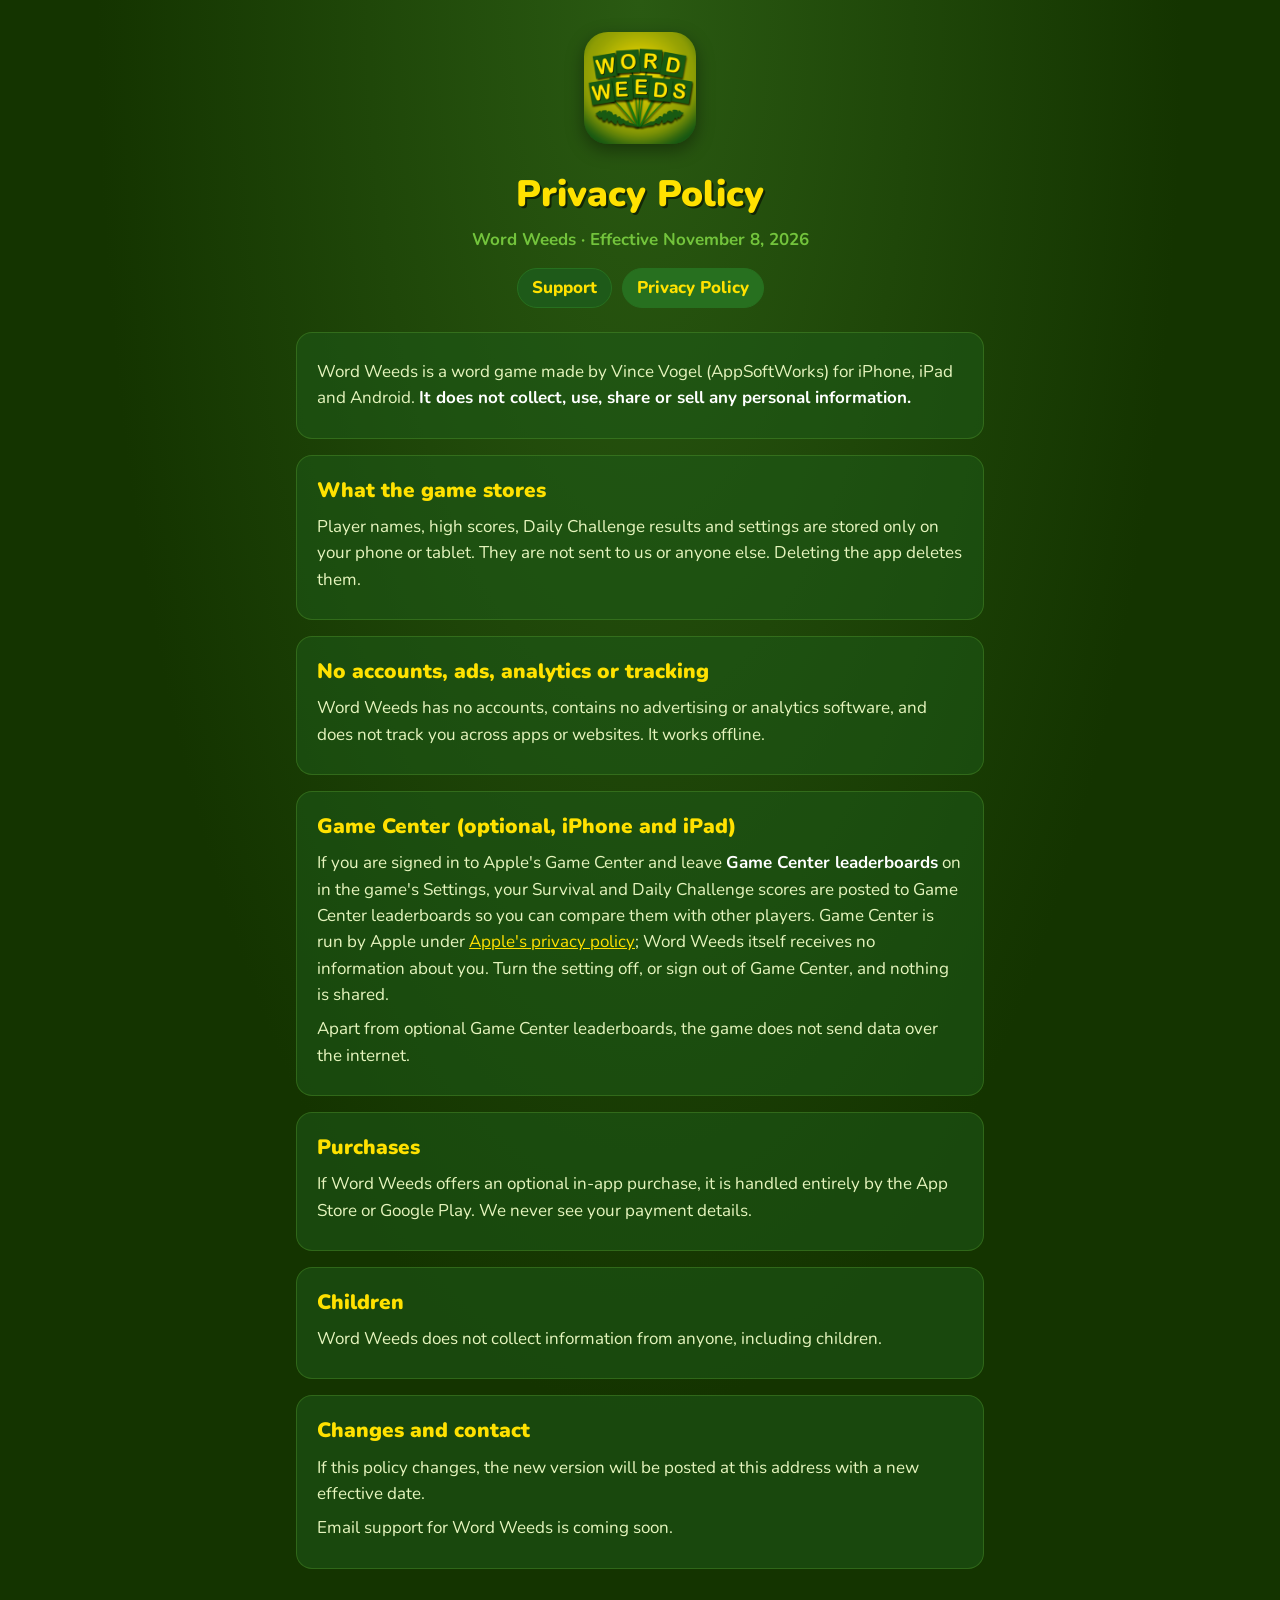
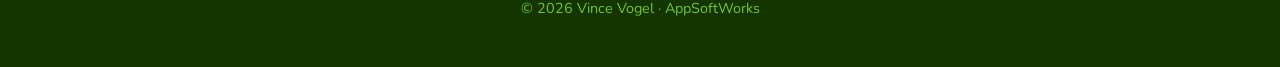
==== privacy/index.html @ aea11042 "Word Weeds support page and privacy policy Co-Authored-By: Claude Opus 5.5 <noreply@anthropic.com>" ====
<!doctype html>
<html lang="en">
<head>
<meta charset="utf-8">
<meta name="viewport" content="width=device-width, initial-scale=1">
<title>Word Weeds Privacy Policy</title>
<meta name="description" content="Word Weeds does not collect, use, share or sell any personal information.">
<link rel="icon" href="../icon.png">
<link rel="preconnect" href="https://fonts.googleapis.com">
<link rel="stylesheet" href="https://fonts.googleapis.com/css2?family=Nunito:wght@400;700;800;900&display=swap">
<link rel="stylesheet" href="../style.css">
</head>
<body>
<main>
  <header>
    <img src="../icon.png" alt="Word Weeds icon">
    <h1>Privacy Policy</h1>
    <p class="tagline">Word Weeds · Effective November 8, 2026</p>
    <nav>
      <a href="../">Support</a>
      <a href="./" aria-current="page">Privacy Policy</a>
    </nav>
  </header>

  <section>
    <p>Word Weeds is a word game made by Vince Vogel (AppSoftWorks) for iPhone, iPad and Android. <strong>It does not collect, use, share or sell any personal information.</strong></p>
  </section>

  <section>
    <h2>What the game stores</h2>
    <p>Player names, high scores, Daily Challenge results and settings are stored only on your phone or tablet. They are not sent to us or anyone else. Deleting the app deletes them.</p>
  </section>

  <section>
    <h2>No accounts, ads, analytics or tracking</h2>
    <p>Word Weeds has no accounts, contains no advertising or analytics software, and does not track you across apps or websites. It works offline.</p>
  </section>

  <section>
    <h2>Game Center (optional, iPhone and iPad)</h2>
    <p>If you are signed in to Apple's Game Center and leave <strong>Game Center leaderboards</strong> on in the game's Settings, your Survival and Daily Challenge scores are posted to Game Center leaderboards so you can compare them with other players. Game Center is run by Apple under <a href="https://www.apple.com/legal/privacy/">Apple's privacy policy</a>; Word Weeds itself receives no information about you. Turn the setting off, or sign out of Game Center, and nothing is shared.</p>
    <p>Apart from optional Game Center leaderboards, the game does not send data over the internet.</p>
  </section>

  <section>
    <h2>Purchases</h2>
    <p>If Word Weeds offers an optional in-app purchase, it is handled entirely by the App Store or Google Play. We never see your payment details.</p>
  </section>

  <section>
    <h2>Children</h2>
    <p>Word Weeds does not collect information from anyone, including children.</p>
  </section>

  <section>
    <h2>Changes and contact</h2>
    <p>If this policy changes, the new version will be posted at this address with a new effective date.</p>
    <p id="contact">Email support for Word Weeds is coming soon.</p>
  </section>

  <footer>© 2026 Vince Vogel · AppSoftWorks</footer>
</main>
</body>
</html>
---- style.css ----
:root {
  --screen: #143400;
  --panel: #1e5a19;
  --panel-edge: #27701f;
  --yellow: #ffe100;
  --text: #e6f5be;
  --leaf: #73c43c;
}
* { box-sizing: border-box; }
html { background: var(--screen); }
body {
  margin: 0;
  background: radial-gradient(ellipse at top, #2a5a12 0%, var(--screen) 60%);
  color: var(--text);
  font: 17px/1.55 "Nunito", system-ui, -apple-system, "Segoe UI", sans-serif;
  min-height: 100vh;
}
main { max-width: 720px; margin: 0 auto; padding: 32px 16px 48px; }
header { text-align: center; margin-bottom: 24px; }
header img { width: 112px; height: 112px; border-radius: 24px; box-shadow: 0 6px 18px rgb(0 0 0 / 0.4); }
h1 {
  color: var(--yellow);
  font-weight: 900;
  font-size: 2.3rem;
  margin: 14px 0 4px;
  text-shadow: 2px 2px 0 rgb(0 0 0 / 0.55);
}
.tagline { margin: 0; color: var(--leaf); font-weight: 700; }
nav { margin-top: 14px; display: flex; gap: 10px; justify-content: center; flex-wrap: wrap; }
nav a {
  color: var(--yellow);
  font-weight: 800;
  text-decoration: none;
  padding: 6px 14px;
  border-radius: 999px;
  background: var(--panel);
  border: 1px solid var(--panel-edge);
}
nav a[aria-current="page"] { background: var(--panel-edge); }
section {
  background: rgb(30 90 25 / 0.55);
  border: 1px solid rgb(115 196 60 / 0.25);
  border-radius: 16px;
  padding: 18px 20px;
  margin: 16px 0;
}
h2 { color: var(--yellow); font-weight: 900; font-size: 1.3rem; margin: 0 0 8px; }
p, li { margin: 8px 0; }
ul { padding-left: 1.2em; }
strong { color: #fff; }
a { color: var(--yellow); }
.muted { color: var(--leaf); font-size: 0.95rem; }
footer { text-align: center; color: var(--leaf); font-size: 0.9rem; margin-top: 28px; }
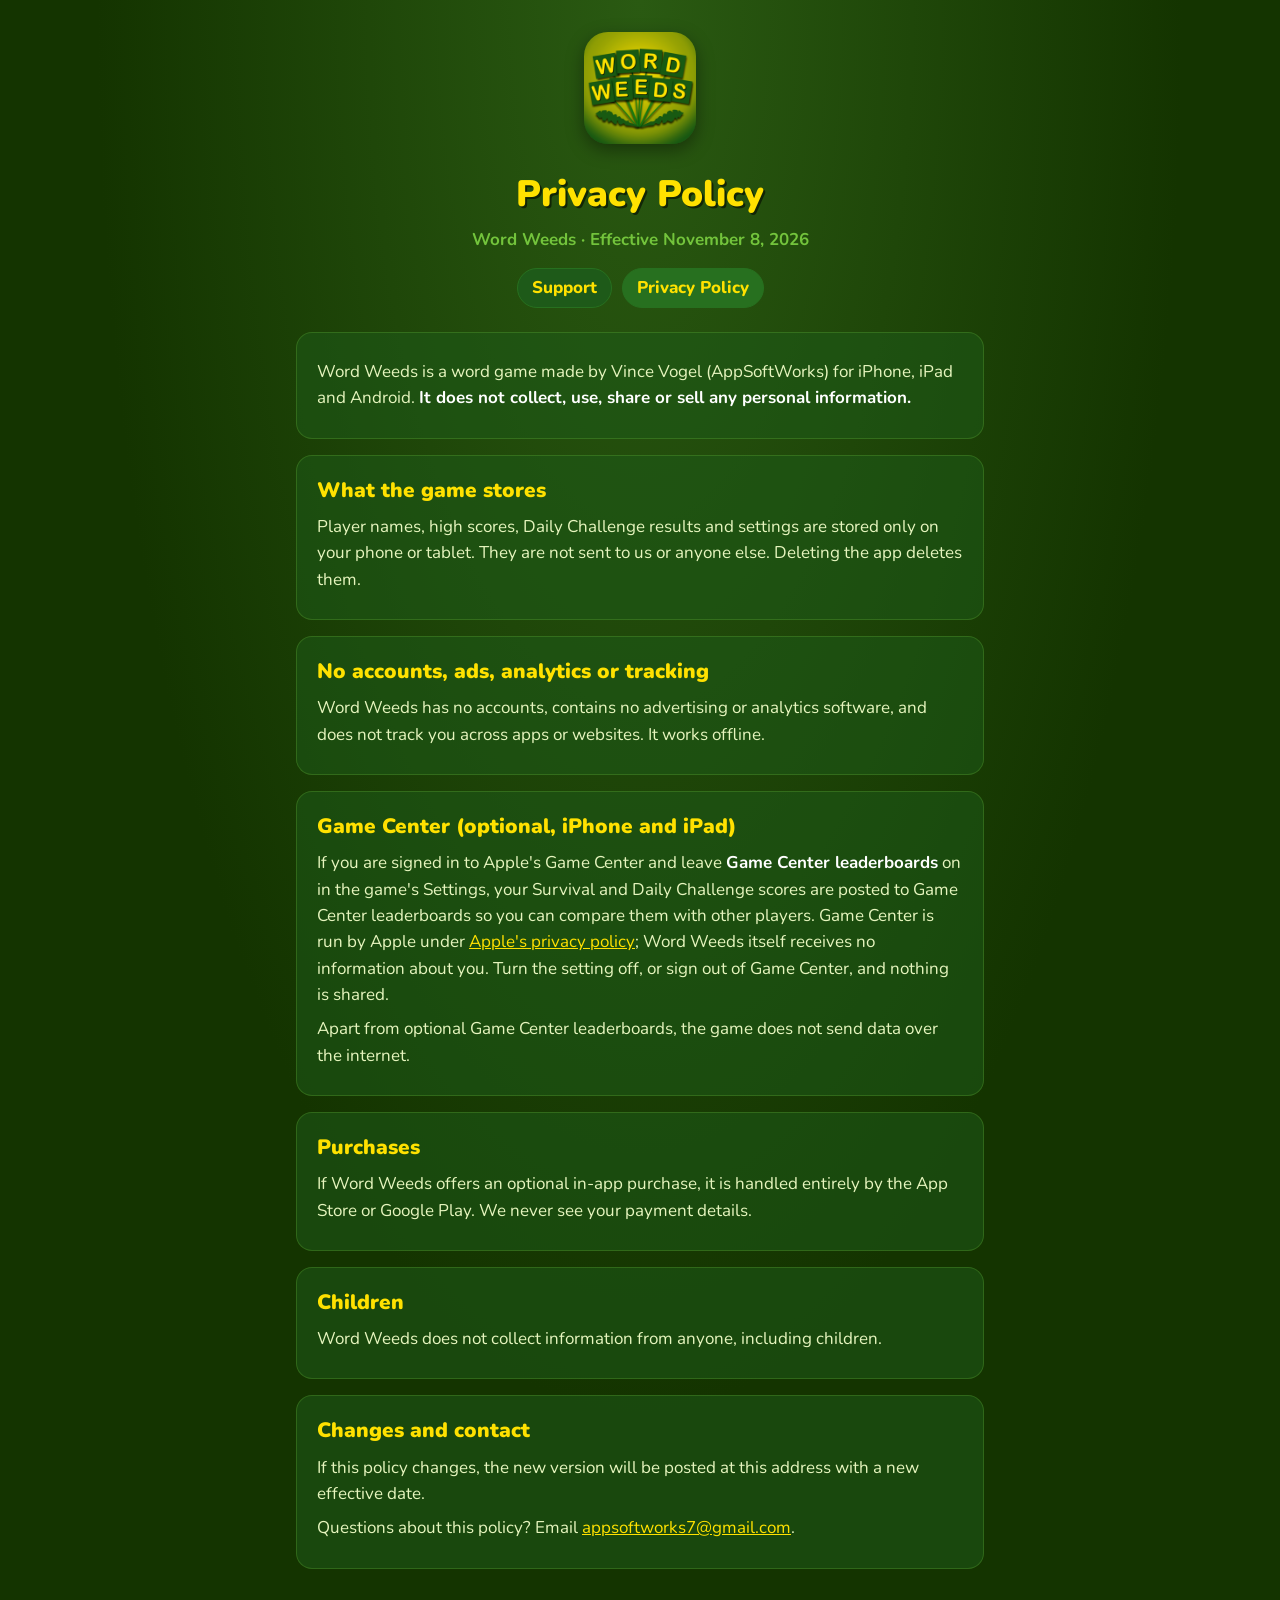
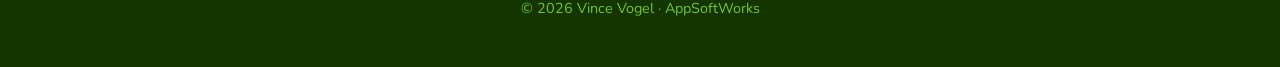
==== commit f46f1eb9: "Add the Word Weeds contact email Co-Authored-By: Claude Opus 5.5 <noreply@anthropic.com>" ====
--- a/privacy/index.html
+++ b/privacy/index.html
@@ -55,7 +55,7 @@
   <section>
     <h2>Changes and contact</h2>
     <p>If this policy changes, the new version will be posted at this address with a new effective date.</p>
-    <p id="contact">Email support for Word Weeds is coming soon.</p>
+    <p id="contact">Questions about this policy? Email <a href="mailto:appsoftworks7@gmail.com?subject=Word%20Weeds%20privacy">appsoftworks7@gmail.com</a>.</p>
   </section>
 
   <footer>© 2026 Vince Vogel · AppSoftWorks</footer>
